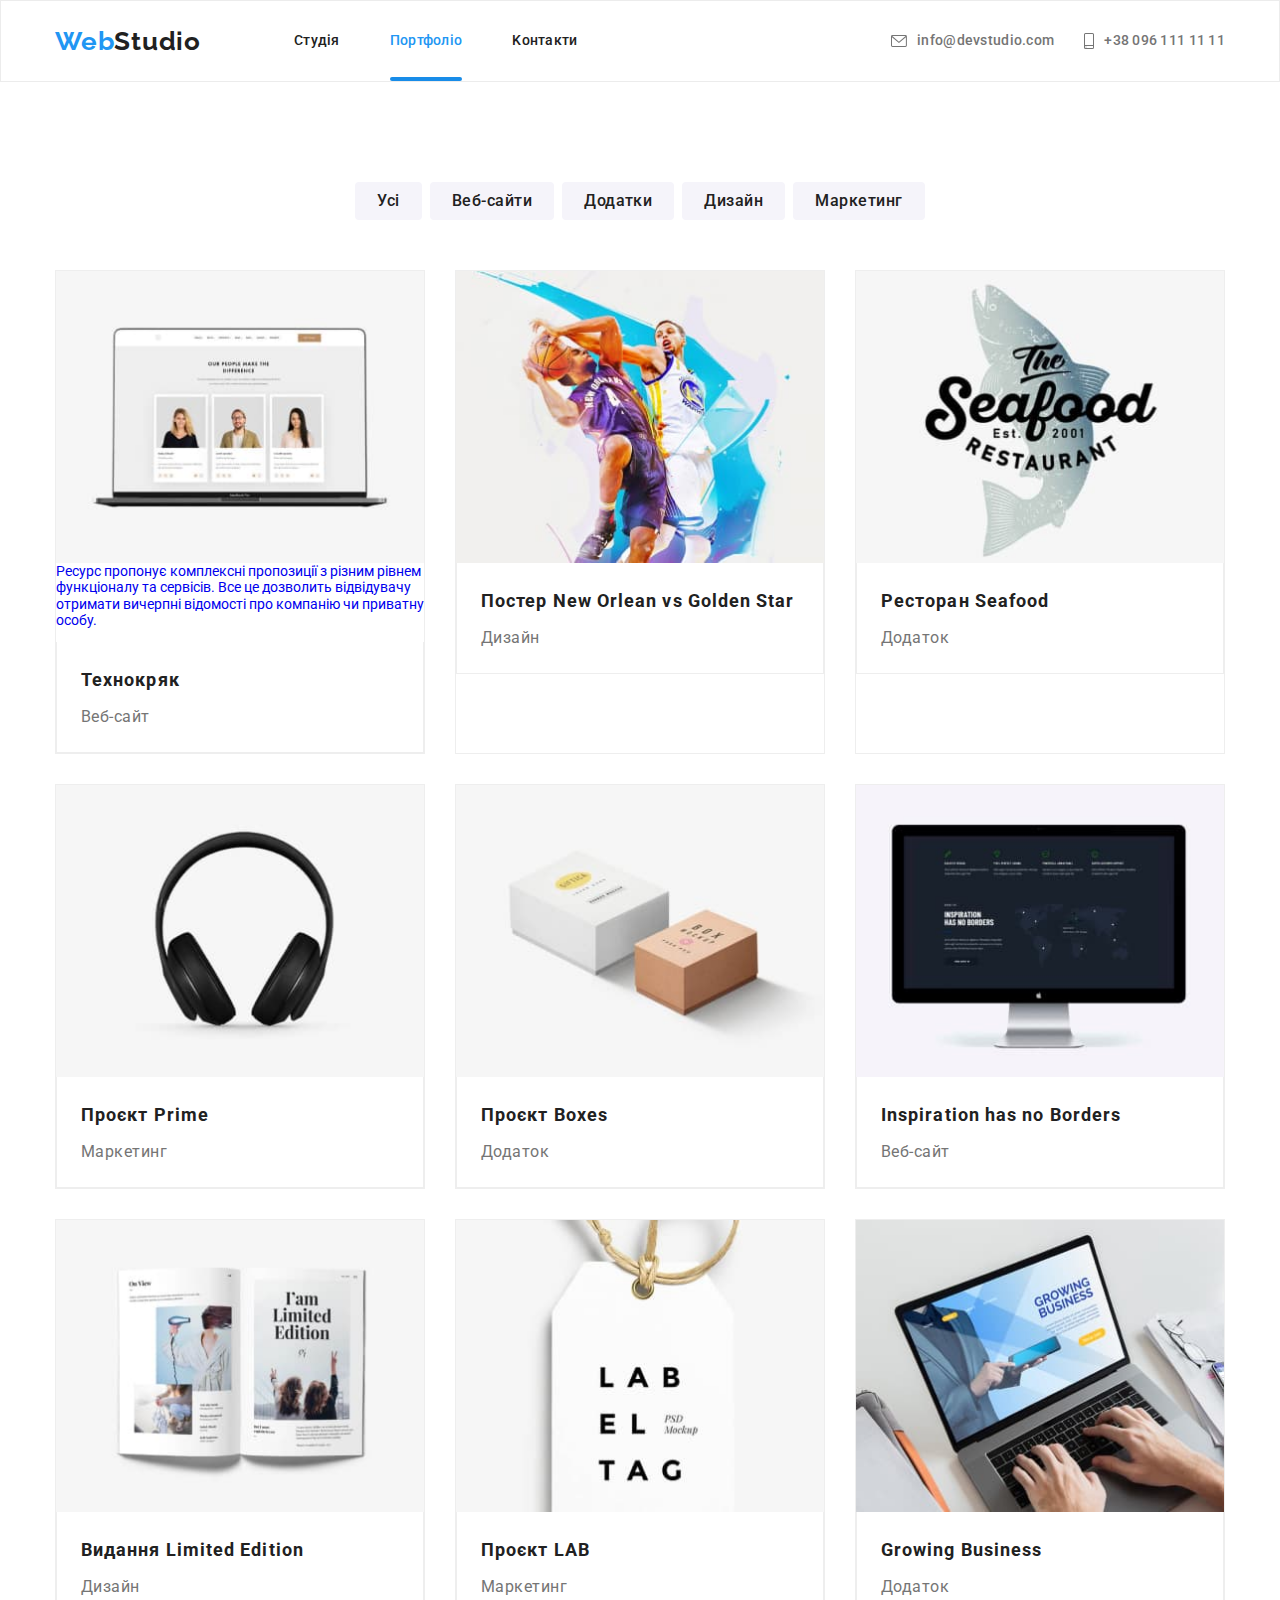
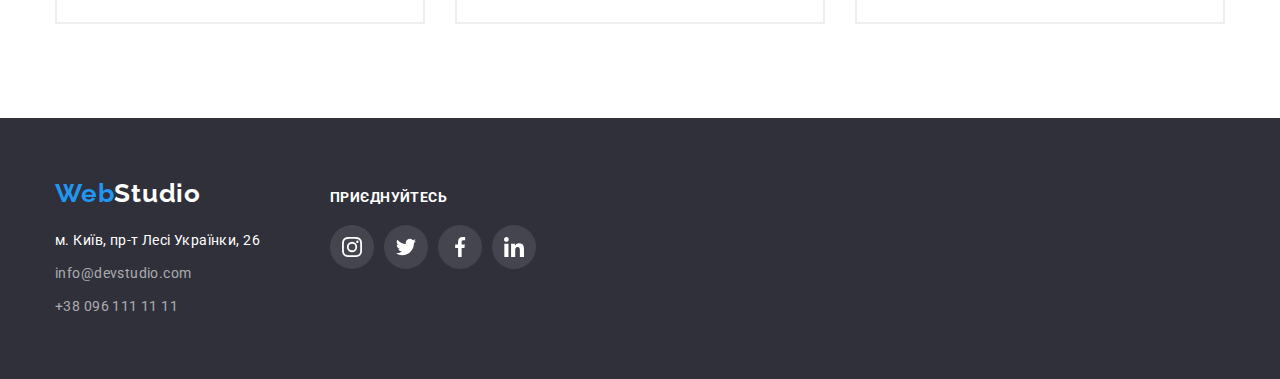
==== portfolio.html @ 0bfc54e7 "added text to about section" ====
<!DOCTYPE html>
<html lang="uk">

<head>
    <meta charset="UTF-8">
    <meta http-equiv="X-UA-Compatible" content="IE=edge">
    <meta name="viewport" content="width=device-width, initial-scale=1.0">
    <title>Портфоліо</title>
    <link
        href="https://fonts.googleapis.com/css2?family=Montserrat:wght@400;500;700;900&family=Raleway:wght@700&family=Roboto:wght@400;500;700;900&display=swap"
        rel="stylesheet" />
    <link rel="stylesheet"
        href="https://cdnjs.cloudflare.com/ajax/libs/modern-normalize/1.1.0/modern-normalize.min.css" />
    <link rel="stylesheet" href="./css/styles.css" />
</head>

<body>
    <header class="header">
        <div class="container header-container">
            <nav class="header-nav">
                <a class="header-logo" href="./index.html">Web<span class="logo-studio">Studio</span></a>
                <ul class="list nav-list">
                    <li class="nav-item"><a class="nav-link" href="./index.html">Студія</a></li>
                    <li class="nav-item"><a class="nav-link current" href="./portfolio.html">Портфоліо</a></li>
                    <li class="nav-item"><a class="nav-link" href="#">Kонтакти</a></li>
                </ul>
            </nav>
            <ul class="contact-list list">
                <li class="contacts-item">
                    <a class="contacts-link" href="mailto:info@devstudio.com">
                        <svg class="mail" width="16" height="12">
                            <use href="./images/symbol-defs.svg#icon-envelope"></use>
                        </svg>info@devstudio.com</a>
                </li>
                <li class="contacts-item">
                    <a class="contacts-link" href="tel:+380961111111">
                        <svg class="phone" width="10" height="16">
                            <use href="./images/symbol-defs.svg#icon-smartphone"></use>
                        </svg>+38 096 111 11 11</a>
                </li>
            </ul>
        </div>
    </header>
    <main>
        <section class="portfolio">
            <div class="container">
                <h2 class="visually-hidden">Наші проекти</h2>
                <ul class="list portfolio-btns">
                    <li class="item"><button class="portfolio-btn" type="button">Усі</button></li>
                    <li class="item"><button class="portfolio-btn" type="button">Веб-сайти</button></li>
                    <li class="item"><button class="portfolio-btn" type="button">Додатки</button></li>
                    <li class="item"><button class="portfolio-btn" type="button">Дизайн</button></li>
                    <li class="item"><button class="portfolio-btn" type="button">Маркетинг</button></li>
                </ul>
                <ul class="list products-list">
                    <li class="product-item">
                        <a  class="product-link" href="#">
                            <img src="./images/technokryak.jpg" alt="ноутбук, на екрані зображені три фотокартки людей"
                                width="370" height="294">
                            <div class="portfolio-overlay">
                                <p>Ресурс пропонує комплексні пропозиції з різним рівнем функціоналу та сервісів. Все це дозволить відвідувачу отримати
                                вичерпні відомості про компанію чи приватну особу.</p>
                            </div>
                            <div class="product-container">
                                <h3 class="product-title">Технокряк</h3>
                                <p class="product-subtitle">Веб-сайт</p>
                            </div>
                        </a>
                    </li>
                    <li class="product-item">
                        <a class="product-link" href="#">
                            <img src="./images/new_orlean.jpg" alt="двоє баскетболістів з різних команд в боротьбі за мʼяч"
                                width="370" height="294">
                            <div class="product-container">
                                <h3 class="product-title">Постер New Orlean vs Golden Star</h3>
                                <p class="product-subtitle">Дизайн</p>
                            </div>
                        </a>
                    </li>
                    <li class="product-item">
                        <a class="product-link" href="#">
                            <img src="./images/seafood.jpg" alt="логотип ресторану, назва ресторану на фоні риби"
                                width="370" height="294">
                            <div class="product-container">
                                <h3 class="product-title">Ресторан Seafood</h3>
                                <p class="product-subtitle">Додаток</p>
                            </div>
                        </a>
                    </li>
                    <li class="product-item">
                        <a class="product-link" href="#">
                            <img src="./images/project_prime.jpg" alt="чорні навушники" width="370" height="294">
                            <div class="product-container">
                                <h3 class="product-title">Проєкт Prime</h3>
                                <p class="product-subtitle">Маркетинг</p>
                            </div>
                        </a>
                    </li>
                    <li class="product-item">
                        <a class="product-link" href="#">
                            <img src="./images/boxes.jpg" alt="біла та коричнева коробки" width="370" height="294">
                            <div class="product-container">
                                <h3 class="product-title">Проєкт Boxes</h3>
                                <p class="product-subtitle">Додаток</p>
                            </div>
                        </a>
                    </li>
                    <li class="product-item">
                        <a class="product-link" href="#">
                            <img src="./images/inspiration.jpg" alt="монітор з зображенням веб-сайту" width="370"
                                height="294">
                            <div class="product-container">
                                <h3 class="product-title">Inspiration has no Borders</h3>
                                <p class="product-subtitle">Веб-сайт</p>
                            </div>
                        </a>
                    </li>
                    <li class="product-item">
                        <a class="product-link" href="#">
                            <img src="./images/limited_edition.jpg" alt="відкритий журнал" width="370" height="294">
                            <div class="product-container">
                                <h3 class="product-title">Видання Limited Edition</h3>
                                <p class="product-subtitle">Дизайн</p>
                            </div>
                        </a>
                    </li>
                    <li class="product-item">
                        <a class="product-link" href="#">
                            <img src="./images/project_lab.jpg" alt="бирка для одягу з назвою проєкту" width="370"
                                height="294">
                            <div class="product-container">
                                <h3 class="product-title">Проєкт LAB</h3>
                                <p class="product-subtitle">Маркетинг</p>
                            </div>
                        </a>
                    </li>
                    <li class="product-item">
                        <a class="product-link" href="#">
                            <img src="./images/growing_business.jpg" alt="людина працює за компʼютером" width="370"
                                height="294">
                            <div class="product-container">
                                <h3 class="product-title">Growing Business</h3>
                                <p class="product-subtitle">Додаток</p>
                            </div>
                        </a>
                    </li>
                </ul>
            </div>
        </section>

    </main>
    <footer class="footer">
        <div class="container wrapper">
            <div class="address-container">
                <a class="logo-footer" href="./index.html">Web<span class="logo-footer-studio">Studio</span></a>
                <address class="address">
                    <ul class="list address-list">
                        <li class="address-item"><a class="address-link" href="https://goo.gl/maps/MCh6iijixuNLaUNb6">м.
                                Київ, пр-т Лесі Українки,
                                26</a></li>
                        <li class="address-item"><a class="footer-contact"
                                href="mailto:info@devstudio.com">info@devstudio.com</a></li>
                        <li class="address-item"><a class="footer-contact" href="tel:+380961111111">+38 096 111 11 11</a>
                        </li>
                    </ul>
                </address>
            </div>
            <div class="social-links-container">
                <p class="footer-txt">Приєднуйтесь</p>
                <ul class="social-links-list list">
                    <li class="socials">
                        <a class="social-link-footer" href="#">
                            <svg class="socials-icon-footer" width="20" height="20">
                                <use href="./images/symbol-defs.svg#icon-instagram"></use>
                            </svg>
                        </a>
                    </li>
                    <li class="socials">
                        <a class="social-link-footer" href="#">
                            <svg class="socials-icon-footer" width="20" height="20">
                                <use href="./images/symbol-defs.svg#icon-twitter"></use>
                            </svg>
                        </a>
                    </li>
                    <li class="socials">
                        <a class="social-link-footer" href="#">
                            <svg class="socials-icon-footer" width="20" height="20">
                                <use href="./images/symbol-defs.svg#icon-facebook"></use>
                            </svg>
                        </a>
                    </li>
                    <li class="socials">
                        <a class="social-link-footer" href="#">
                            <svg class="socials-icon-footer" width="20" height="20">
                                <use href="./images/symbol-defs.svg#icon-linkedin"></use>
                            </svg>
                        </a>
                    </li>
                </ul>
            </div>
        </div>
    </footer>
</body>

</html>
---- css/styles.css ----
:root {
    --primary-text-color: #212121;
    --secondary-text-color: #757575;
    --white-color: #FFFFFF;
    --blue-color: #2196F3; 
    --main-background-color: #FFFFFF;
    --secondary-background-color: #F5F4FA;
    --footer-color: #2F303A;
    --borders-color: #AFB1B8;
}

a {
    text-decoration: none;
}

h1,
h2,
h3,
h4,
h5,
h6,
p {
    margin-top: 0;
}

img {
    display: block;
    max-width: 100%;
    height: auto;
}

.list {
    list-style: none;
    margin: 0;
    padding-left: 0;
}

.visually-hidden {
    position: absolute;
    white-space: nowrap;
    width: 1px;
    height: 1px;
    overflow: hidden;
    border: 0;
    padding: 0;
    clip: rect(0 0 0 0);
    clip-path: inset(50%);
    margin: -1px;
}

body {
    font-family: 'Roboto', sans-serif;
    font-size: 14px;
    color: var(--primary-text-color);
    background-color: var(--main-background-color);
}

button {
    cursor: pointer;
    font-family: inherit;
    border: none;
    border-radius: 4px;
}

.container {
    width: 1200px;
    padding-right: 15px;
    padding-left: 15px;
    margin-right: auto;
    margin-left: auto;
}

.section {
    padding-top: 94px;
    padding-bottom: 94px;
}
 
/*-------Header---*/ 

.header {
    border: 1px solid #ECECEC;
}

.header-container {
    display: flex;
}

.header-nav,
.nav-list {
    display: flex;
    align-items: center;
    margin-right: auto;
}


.header-logo {
    margin-right: 93px;
    font-family: 'Raleway', sans-serif;
    color: var(--blue-color);
    font-style: normal;
    font-weight: 700;
    font-size: 26px;
    line-height: 1.19;
    letter-spacing: 0.03em;
}

.logo-studio {
    color: var(--primary-text-color);
}

.nav-link {
    display: block;
    position: relative;
    padding: 32px 0 32px 0;
    font-weight: 500;
    line-height: 1.14;
    letter-spacing: 0.02em;
    color: var(--primary-txt-color);
}

.nav-link:hover,
.nav-link:focus,
.contacts-link:hover,
.contacts-link:focus {
    color: var(--blue-color);
}


.nav-item:not(:last-child) {
margin-right: 50px;
margin-left: 0px;
}

.contact-list {
    display: flex;
    align-items: center;
    margin-left: auto;
}

.contacts-link {
    display: flex;
    align-items: center;
    color: var(--secondary-text-color);
    gap: 10px;
}

.contact-list {
    display: flex;
    align-items: center;
    padding: 32px 0px 32px;
    font-weight: 500;
    line-height: 1.14;
    letter-spacing: 0.02em;
    gap: 30px;
}

.mail,
.phone {
    fill: currentColor;
}

.current {
    color: var(--blue-color);
}

.nav-link.current::after {
    content: " ";
    position: absolute;
    bottom: 0;
    left: 0;
    width: 100%;
    height: 4px;
    border-radius: 2px;
    background-color: #188CE8;
}


/*------Footer----*/



.footer {
    background-color: var(--footer-color);
    padding-top: 60px;
    padding-bottom: 60px;
}

.logo-footer {
    font-family: 'Raleway', sans-serif;
    color: var(--blue-color);
    font-style: normal;
    font-weight: 700;
    font-size: 26px;
    line-height: 1.19;
    letter-spacing: 0.03em;
    margin-bottom: 20px;
    display: block;
}

.logo-footer-studio {
    color: var(--white-color);
}

.address-link {
    font-style: normal;
    font-weight: 400;
    font-size: 14px;
    line-height: 1.71;
    letter-spacing: 0.03em;
    color: var(--white-color);
}

.address-list .address-item:not(:last-child) {
    margin-bottom: 9px;
}

.address-link:hover,
.address-link:focus {
    color: var(--blue-color);
}

.footer-contact {
    font-family: inherit;
    font-style: normal;
    font-weight: 400;
    font-size: 14px;
    line-height: 1.71;
    letter-spacing: 0.03em;
    color: rgba(255, 255, 255, 0.6);
}

.footer-contact:hover,
.footer-contact:focus {
    color: var(--blue-color);
}

.footer>.wrapper {
    display: flex;
    align-items: baseline;
}

.address-container {
    margin-right: 70px;
}

.footer-txt {
    display: block;
    font-weight: 700;
    font-size: 14px;
    line-height: 16px;
    letter-spacing: 0.03em;
    text-transform: uppercase;
    color: var(--white-color);
    margin-bottom: 20px;
}

.socials {
    width: 44px;
    height: 44px;
}

.social-link-footer{
    display: flex;
    justify-content: center;
    align-items: center;
    width: 100%;
    height: 100%;
    background-color: rgba(255, 255, 255, 0.1);
    border-radius: 50%;
}

.social-link-footer:hover,
.social-link-footer:focus {
    color: var(--main-background-color);
    background-color: var(--blue-color);
}
 .social-links-list {
    display: flex;
    margin-bottom: 0;
    gap: 10px;
 }
.socials-icon-footer {
    fill: var(--main-background-color)
}

/*----Studio styles---*/

.hero-section {
    background-color: var(--footer-color);
    color: var(--white-color);
    display: block;
    max-width: 1600px;
    padding: 200px 0px 200px;
    text-align: center;
    background-image: linear-gradient(rgba(47, 48, 58, 0.4),
                rgba(47, 48, 58, 0.4)), 
                url(../images/bckg-image.jpg);
    background-repeat: no-repeat;
    background-size: cover;
    background-position: center;
    align-items: center;
    margin-left: auto;
    margin-right: auto;
}

.main-title {
    font-weight: 900;
    font-size: 44px;
    line-height: 1.36;
    text-align: center;
    letter-spacing: 0.06em;
    text-transform: uppercase;
    display: inline-block;
    margin-bottom: 30px;
    width: 696px;
    flex-grow: 1;
}

.order-button {
    display: block;
    background-color: var(--blue-color);
    color: var(--white-color);
    box-shadow: 0px 4px 4px rgba(0, 0, 0, 0.15);
    font-family: inherit;
    font-weight: 700;
    font-size: 16px;
    line-height: 1.87;
    text-align: center;
    letter-spacing: 0.06em;
    border-radius: 4px;
    min-width: 200px;
    padding: 10px 24px;
    margin: 0 auto;
}

.order-button:hover,
.order-button:focus {
    background-color: #188CE8;
    box-shadow: 0px 4px 4px rgba(0, 0, 0, 0.15);
}

.introduction-list {
    display: flex;
    gap: 30px;
}

.introduction-title {
    font-size: 14px;
    line-height: 1.14;
    letter-spacing: 0.03em;
    text-transform: uppercase;
    color: var(--primary-text-color);
    margin-bottom: 10px;
}

.introduction-subtitle {
    font-size: 14px;
    line-height: 1.71;
    letter-spacing: 0.03em;
    color: var(--secondary-text-color);
}


.introduction-item {
    display: block;
    max-width: 270px;
}
.atenna-svg::before {
    content: " ";
    display: block;
    width: 270px;
    height: 120px;
    margin-bottom: 30px;
    background-color: var(--secondary-background-color);
    background-image: url(../images/antenna.svg);
    background-repeat: no-repeat;
    background-position: center;
    background-size: 70px 70px;

}

.clock-svg::before {
    content: " ";
    display: block;
    width: 270px;
    height: 120px;
    margin-bottom: 30px;
    background-color: var(--secondary-background-color);
    background-image: url(../images/clock.svg);
    background-repeat: no-repeat;
    background-position: center;
    background-size: 70px 70px;

}

.diagram-svg::before {
    content: " ";
    display: block;
    width: 270px;
    height: 120px;
    margin-bottom: 30px;
    background-color: var(--secondary-background-color);
    background-image: url(../images/diagram.svg);
    background-position: center;
    background-repeat: no-repeat;
    background-size: 70px 70px;
}

.astronaut-svg::before {
    content: " ";
    display: block;
    width: 270px;
    height: 120px;
    margin-bottom: 30px;
    background-color: var(--secondary-background-color);
    background-image: url(../images/astronaut.svg);
    background-position: center;
    background-repeat: no-repeat;
    background-size: 70px 70px;
}
.about-section {
    padding-bottom: 94px;
    align-items: center;
}

.secondary-title {
    font-style: normal;
    font-size: 36px;
    line-height: 1.16;
    text-align: center;
    letter-spacing: 0.03em;
    margin-bottom: 50px;
    padding-top: 0;
}

.img-list {
    display: flex;
    gap: 30px;
}

.about-image {
    position: relative;
}

.about-image-txt {
    position: absolute;
    z-index: 1;
    bottom: 0;
    left: 0;
    margin: 0;
    display: flex;
    justify-content: center;
    align-items: center;
    width:100%; 
    height: 70px;
    font-weight: 700;
    line-height: 1.172;
    text-transform: uppercase;
    color: var(--white-color);
    background-color:rgba(47, 48, 58, 0.8);
}
.team-section {
    background-color: var(--secondary-background-color);
}

.team-item {
    background-color: var(--main-background-color);
    border-radius: 0px 0px 4px 4px;
    box-shadow: 0 4px 4px rgba(0, 0, 0, 0.25);
}

.team-list {
    display: flex;
    gap: 30px;
}

.team-box {
    padding-top: 30px;
    padding-bottom: 30px;
}

.team-title {
    font-weight: 500;
    font-size: 16px;
    line-height: 1.26;
    text-align: center;
    letter-spacing: 0.03em;
    color: var(--primary-text-color);
    margin-bottom: 10px;
}

.team-subtitle {
    font-size: 16px;
    line-height: 1.19;
    text-align: center;
    letter-spacing: 0.03em;
    color: var(--secondary-text-color);
    margin-bottom: 16px;
}

.socials-list {
    display: flex;
    justify-content: center;
    gap: 10px;
}
.socials-item {
    width: 44px;
    height: 44px;
}
.socials-link {
    display: flex;
    justify-content: center;
    align-items: center;
    width: 100%;
    height: 100%;
    border-radius: 50%;
    fill: var(--borders-color); 
}

.socials-link:hover, 
.socials-link:focus {
    background-color: #188CE8;
    fill: #EEEEEE;
}


/*-------Clients section----*/

.client-section {
    align-items: center;
}
.clients-title {
    font-style: normal;
    font-weight: 700;
    font-size: 36px;
    line-height: 42px;
    text-align: center;
    letter-spacing: 0.03em;
    margin-bottom: 50px;
}

.client-container {
    display: block
}
.clients-list {
    display: flex;
    gap: 30px;
}
.clients-link {
    display: flex;
    justify-content: center;
    align-items: center;
    width: 100%;
    height: 100%;
    border: 1px solid #AFB1B8;
    border-radius: 4px;
    color: var(--borders-color);
}
.client-item {
    width: calc((100% - 150px) / 6);
    height: 92px;
}

.logo-icon {
    fill: currentColor;
}

.clients-link:hover,
.clients-link:focus {
    color: var(--blue-color);
    border-color: var(--blue-color);
}


/*--Portfolio styles--*/

.portfolio {
    background-color: var(--main-background-color);
    padding-top: 100px;
    padding-bottom: 94px;
}

.portfolio-btn {
    padding: 6px 22px;
    font-family: inherit;
    font-weight: 500;
    font-size: 16px;
    line-height: 1.62;
    text-align: center;
    letter-spacing: 0.03em;
    border: none;
    border-color: transparent;
    border-radius: 4px;
    color: var(--primary-text-color);
    background-color: var(--secondary-background-color);
}

.portfolio-btns {
    display: flex;
    justify-content: center;
    gap: 8px;
    margin-bottom: 50px;
}

.portfolio-btn:hover,
.portfolio-btn:focus {
    background-color: var(--blue-color);
    color: var(--white-color);
    box-shadow: 0px 3px 1px rgba(0, 0, 0, 0.1), 0px 1px 2px rgba(0, 0, 0, 0.08), 0px 2px 2px rgba(0, 0, 0, 0.12);
}

.product-item {
    background-color: var(--main-background-color);
    max-width: 370px;
    border: 1px solid #EEEEEE;
}

.product-link {
    display: block;
}
.product-link:hover,
.product-link:focus {
    box-shadow: 0px 1px 1px rgba(0, 0, 0, 0.12), 0px 4px 4px rgba(0, 0, 0, 0.06), 1px 4px 6px rgba(0, 0, 0, 0.16);
}

.products-list {
    display: flex;
    flex-wrap: wrap;
    gap: 30px;
    flex-basis: ((100% - 60) / 3);
}

.product-title {
    font-size: 18px;
    line-height: 2;
    letter-spacing: 0.06em;
    color: var(--primary-text-color);
    margin-top: 0;
    margin-bottom: 4px;
    display: block;
}

.product-subtitle {
    display: block;
    font-size: 16px;
    line-height: 1.87;
    letter-spacing: 0.03em;
    color: var(--secondary-text-color);
    margin-bottom: 0;
}

.product-container {
    padding: 20px 24px;
    border: 1px solid #EEEEEE;
    border-top: none;
    display: block;
}
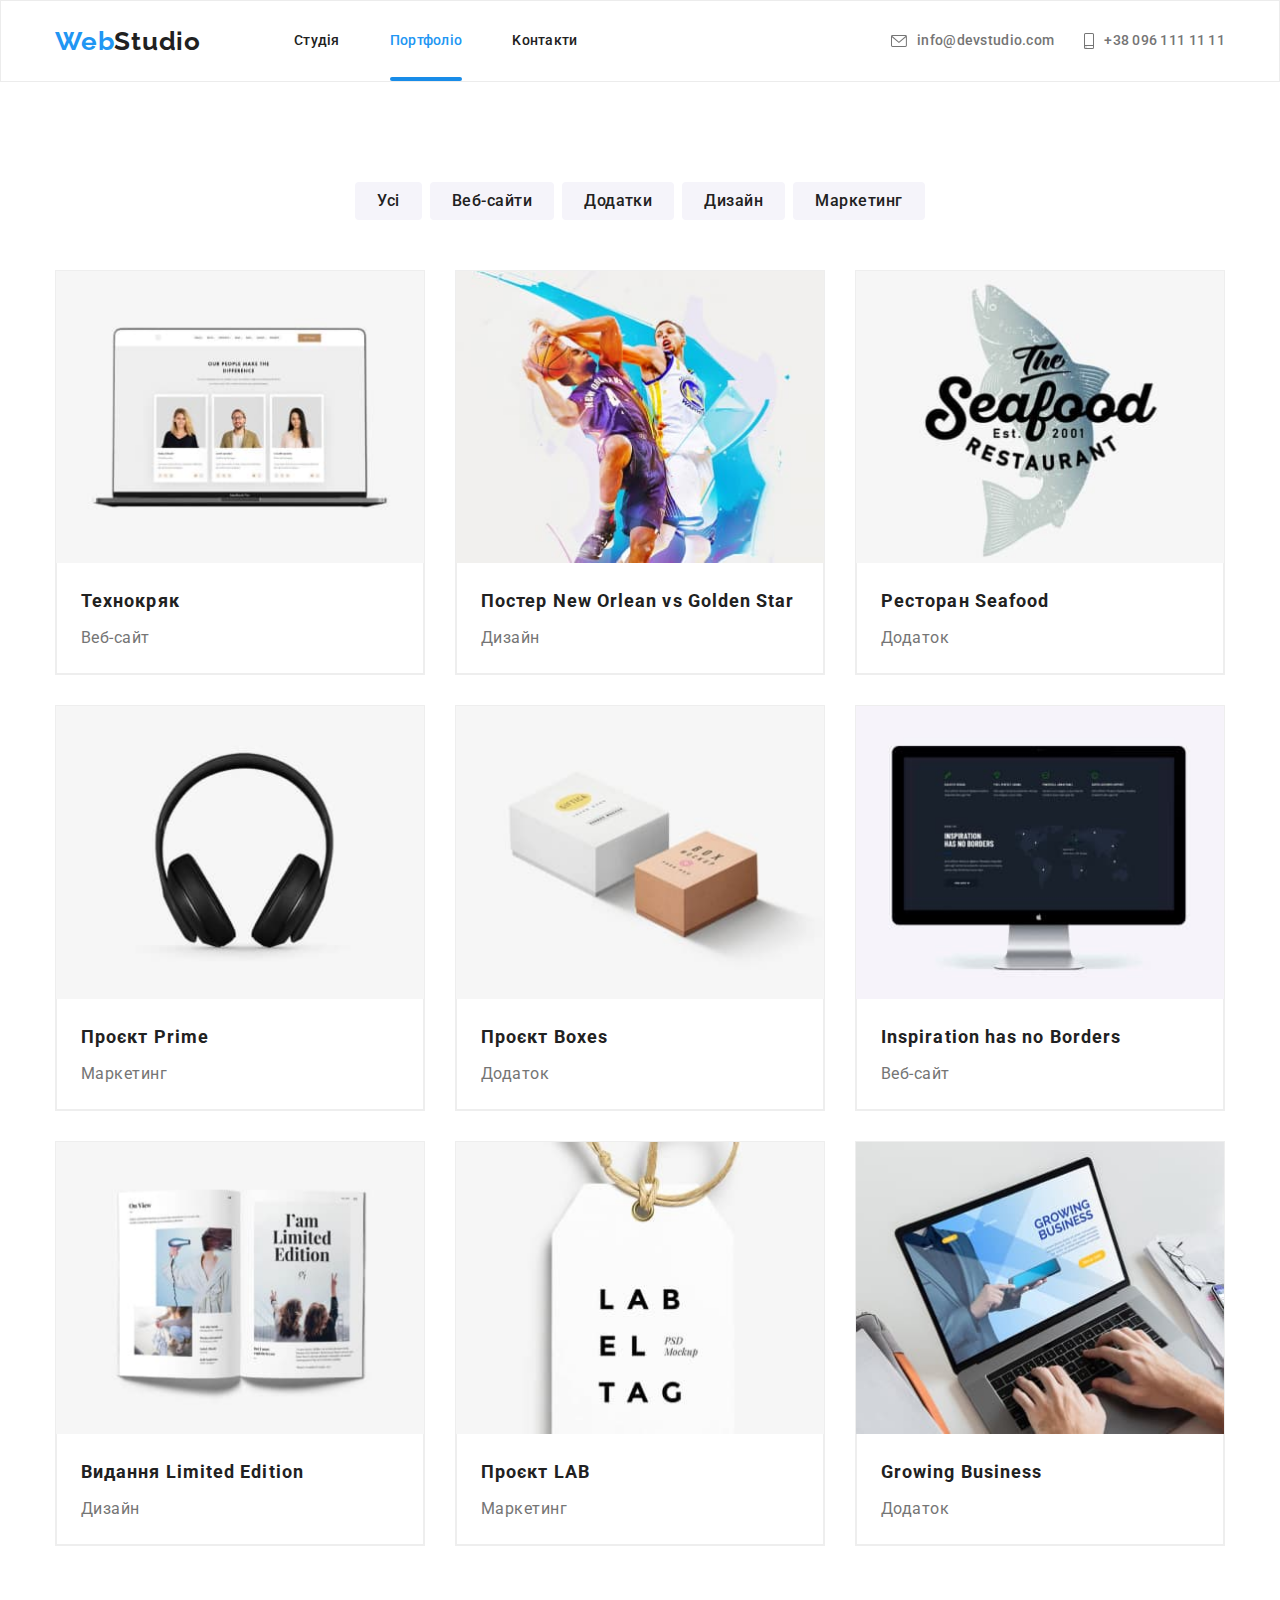
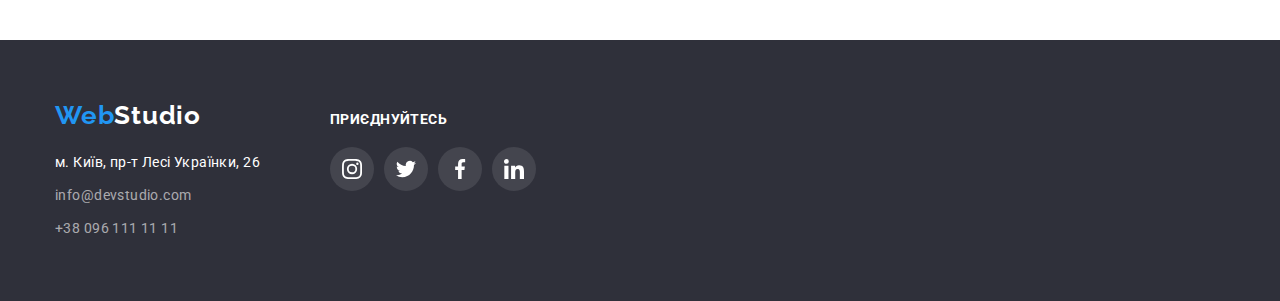
==== commit dddcb461: "added animation+modal" ====
--- a/portfolio.html
+++ b/portfolio.html
@@ -54,11 +54,11 @@
                 </ul>
                 <ul class="list products-list">
                     <li class="product-item">
-                        <a  class="product-link" href="#">
+                        <a class="product-link" href="#">
+                            <div class="portfolio-overlay">
                             <img src="./images/technokryak.jpg" alt="ноутбук, на екрані зображені три фотокартки людей"
                                 width="370" height="294">
-                            <div class="portfolio-overlay">
-                                <p>Ресурс пропонує комплексні пропозиції з різним рівнем функціоналу та сервісів. Все це дозволить відвідувачу отримати
+                                <p class="portfolio-txt">Ресурс пропонує комплексні пропозиції з різним рівнем функціоналу та сервісів. Все це дозволить відвідувачу отримати
                                 вичерпні відомості про компанію чи приватну особу.</p>
                             </div>
                             <div class="product-container">
--- a/css/styles.css
+++ b/css/styles.css
@@ -7,6 +7,7 @@
     --secondary-background-color: #F5F4FA;
     --footer-color: #2F303A;
     --borders-color: #AFB1B8;
+    --time: cubic-bezier(0.4, 0, 0.2, 1)
 }
 
 a {
@@ -116,6 +117,7 @@
     line-height: 1.14;
     letter-spacing: 0.02em;
     color: var(--primary-txt-color);
+    transition: color 250ms var(--time);
 }
 
 .nav-link:hover,
@@ -142,6 +144,7 @@
     align-items: center;
     color: var(--secondary-text-color);
     gap: 10px;
+    transition: color 250ms var(--time);
 }
 
 .contact-list {
@@ -208,6 +211,8 @@
     line-height: 1.71;
     letter-spacing: 0.03em;
     color: var(--white-color);
+
+    transition: color 250ms var(--time);
 }
 
 .address-list .address-item:not(:last-child) {
@@ -227,6 +232,8 @@
     line-height: 1.71;
     letter-spacing: 0.03em;
     color: rgba(255, 255, 255, 0.6);
+
+    transition: color 250ms var(--time);
 }
 
 .footer-contact:hover,
@@ -267,6 +274,8 @@
     height: 100%;
     background-color: rgba(255, 255, 255, 0.1);
     border-radius: 50%;
+
+    transition: background-color 250ms var(--time);
 }
 
 .social-link-footer:hover,
@@ -331,6 +340,8 @@
     min-width: 200px;
     padding: 10px 24px;
     margin: 0 auto;
+
+    transition: background-color 250ms var(--time), box-shadow 250ms var(--time);
 }
 
 .order-button:hover,
@@ -515,6 +526,8 @@
     height: 100%;
     border-radius: 50%;
     fill: var(--borders-color); 
+
+    transition: background-color 250ms var(--time), fill 250ms var(--time);
 }
 
 .socials-link:hover, 
@@ -555,6 +568,8 @@
     border: 1px solid #AFB1B8;
     border-radius: 4px;
     color: var(--borders-color);
+
+    transition: color 250ms var(--time);
 }
 .client-item {
     width: calc((100% - 150px) / 6);
@@ -593,6 +608,8 @@
     border-radius: 4px;
     color: var(--primary-text-color);
     background-color: var(--secondary-background-color);
+    transition: color 250ms var(--time), background-color 250ms var(--time),
+            box-shadow 250ms var(--time)
 }
 
 .portfolio-btns {
@@ -617,12 +634,38 @@
 
 .product-link {
     display: block;
+
+    transition: box-shadow 250ms var(--time);
 }
 .product-link:hover,
 .product-link:focus {
     box-shadow: 0px 1px 1px rgba(0, 0, 0, 0.12), 0px 4px 4px rgba(0, 0, 0, 0.06), 1px 4px 6px rgba(0, 0, 0, 0.16);
 }
 
+.portfolio-overlay {
+    position: relative;
+    overflow: hidden;
+}
+
+.portfolio-txt {
+    position: absolute;
+    top: 0;
+    left:0;
+    width: 100%;
+    height: 100%;
+    transform: translateY(100%);
+    transition: transform 250ms var(--time);
+    padding: 63px 24px;
+    font-size: 18px;
+    line-height: 1.55;
+    background-color: rgba(33, 150, 243, 0.9);
+    color: var(--white-color);
+}
+
+.product-link:hover .portfolio-txt,
+.product-link:focus .portfolio-txt {
+    transform: translateY(0);
+}
 .products-list {
     display: flex;
     flex-wrap: wrap;
@@ -654,4 +697,67 @@
     border: 1px solid #EEEEEE;
     border-top: none;
     display: block;
+}
+
+
+/*---modal---*/ 
+
+.backdrop {
+    position: fixed;
+    top:0;
+    left:0;
+    width: 100%;
+    height: 100%;
+    background: rgba(0, 0, 0, 0.2);
+    transition: opacity 250ms var(--time), visibility 250ms var(--time);
+    
+}
+.modal{
+    position: absolute;
+    top: 50%;
+    left: 50%;
+    width:528px;
+    max-height:581px;
+    height: 100%;
+    transform: translate(-50%, -50%); scale: (1);
+    background-color: var(--white-color);
+    transition: transform 250ms var(--time);
+}
+
+.backdrop.is-hidden .modal {
+    transform: translate(-50%, -50%) scale(0);
+}
+
+.backdrop.is-hidden {
+    opacity: 0;
+    visibility: hidden;
+    pointer-events: none;
+}
+
+.close-btn-modal {
+    display: flex;
+    position: absolute;
+    align-items: center;
+    justify-content: center;
+    top: 8px;
+    right: 8px;
+    width: 30px;
+    height: 30px;
+    background-color: transparent;
+    color: var(--primary-text-color);
+    border: 1px solid rgba(0, 0, 0, 0.1);
+    border-radius: 50%;
+    padding: 0;
+
+    transition: border-color 250ms var(--time), color 250ms var(--time);       
+}
+
+.close-btn-modal:hover,
+.close-btn-modal:focus {
+    color: var(--blue-color);
+    border-color: var(--blue-color);
+}
+
+.close-icon{
+    fill: currentColor;
 }